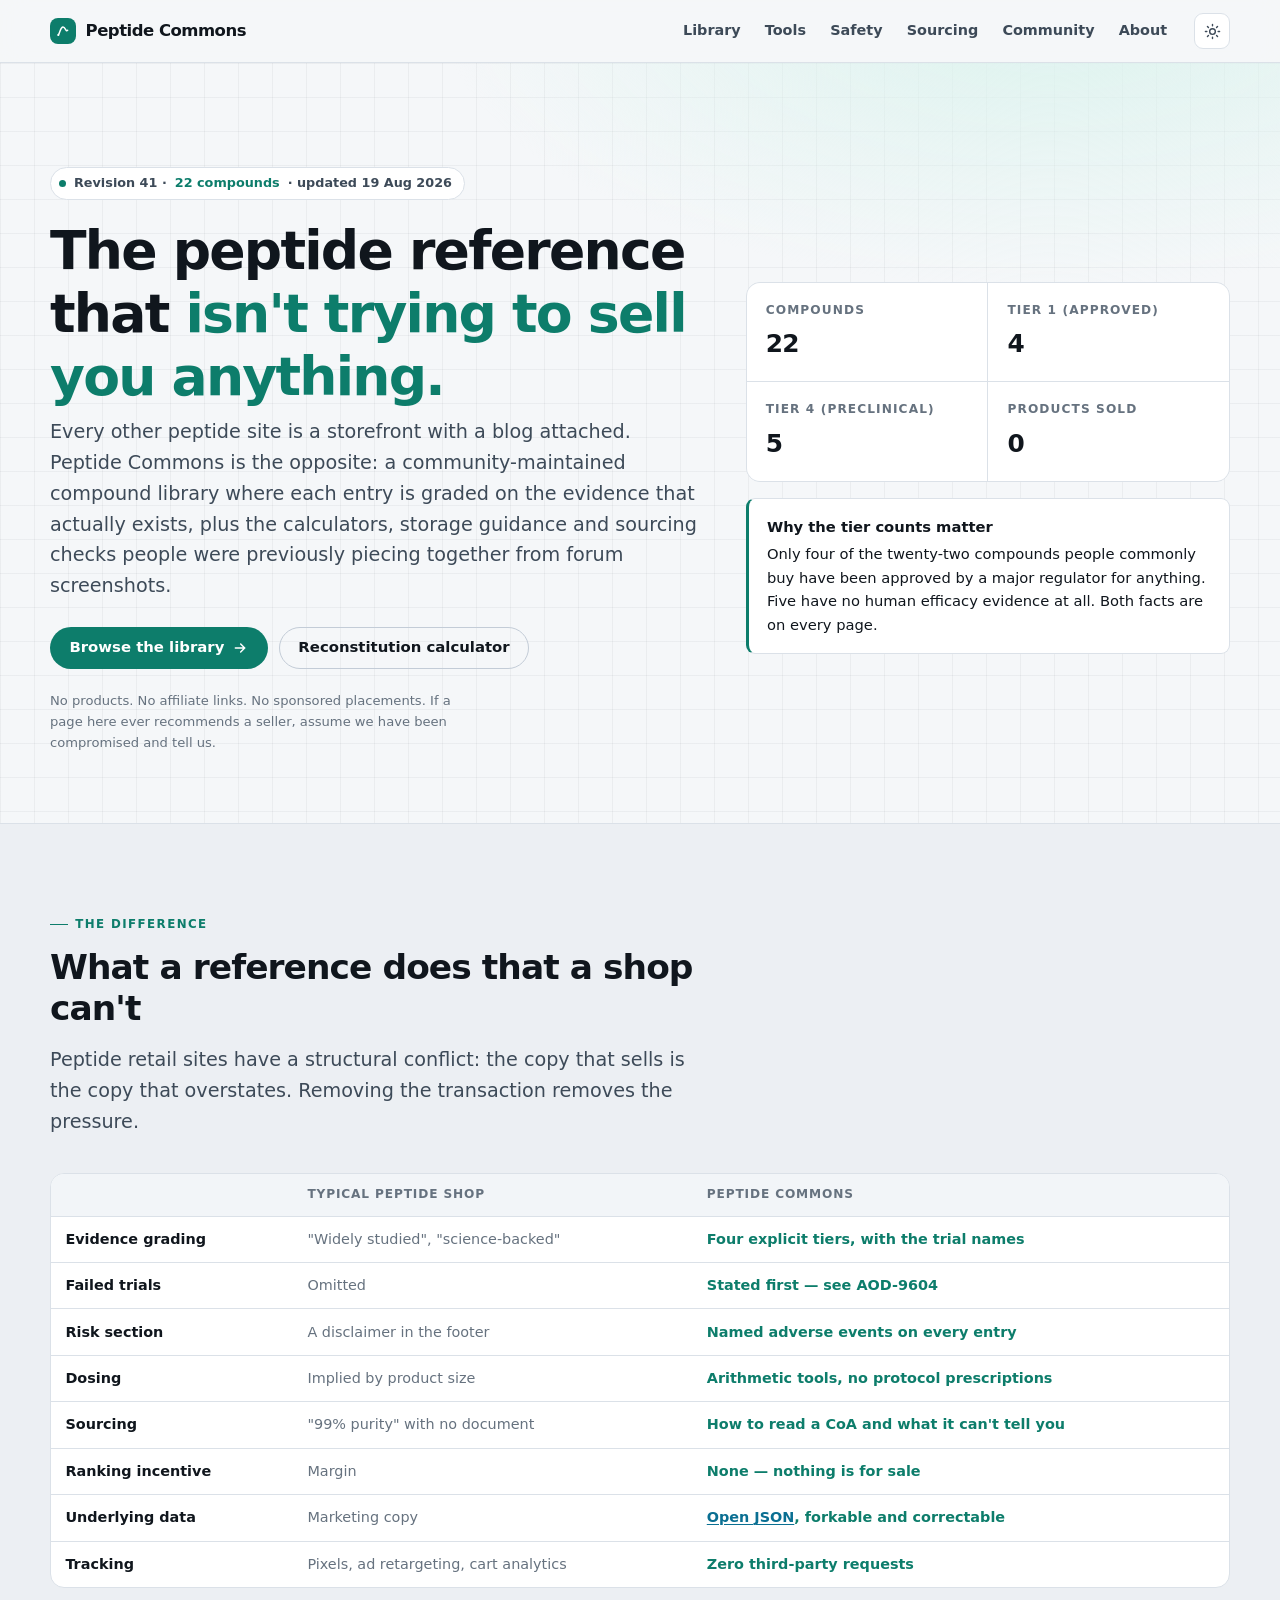
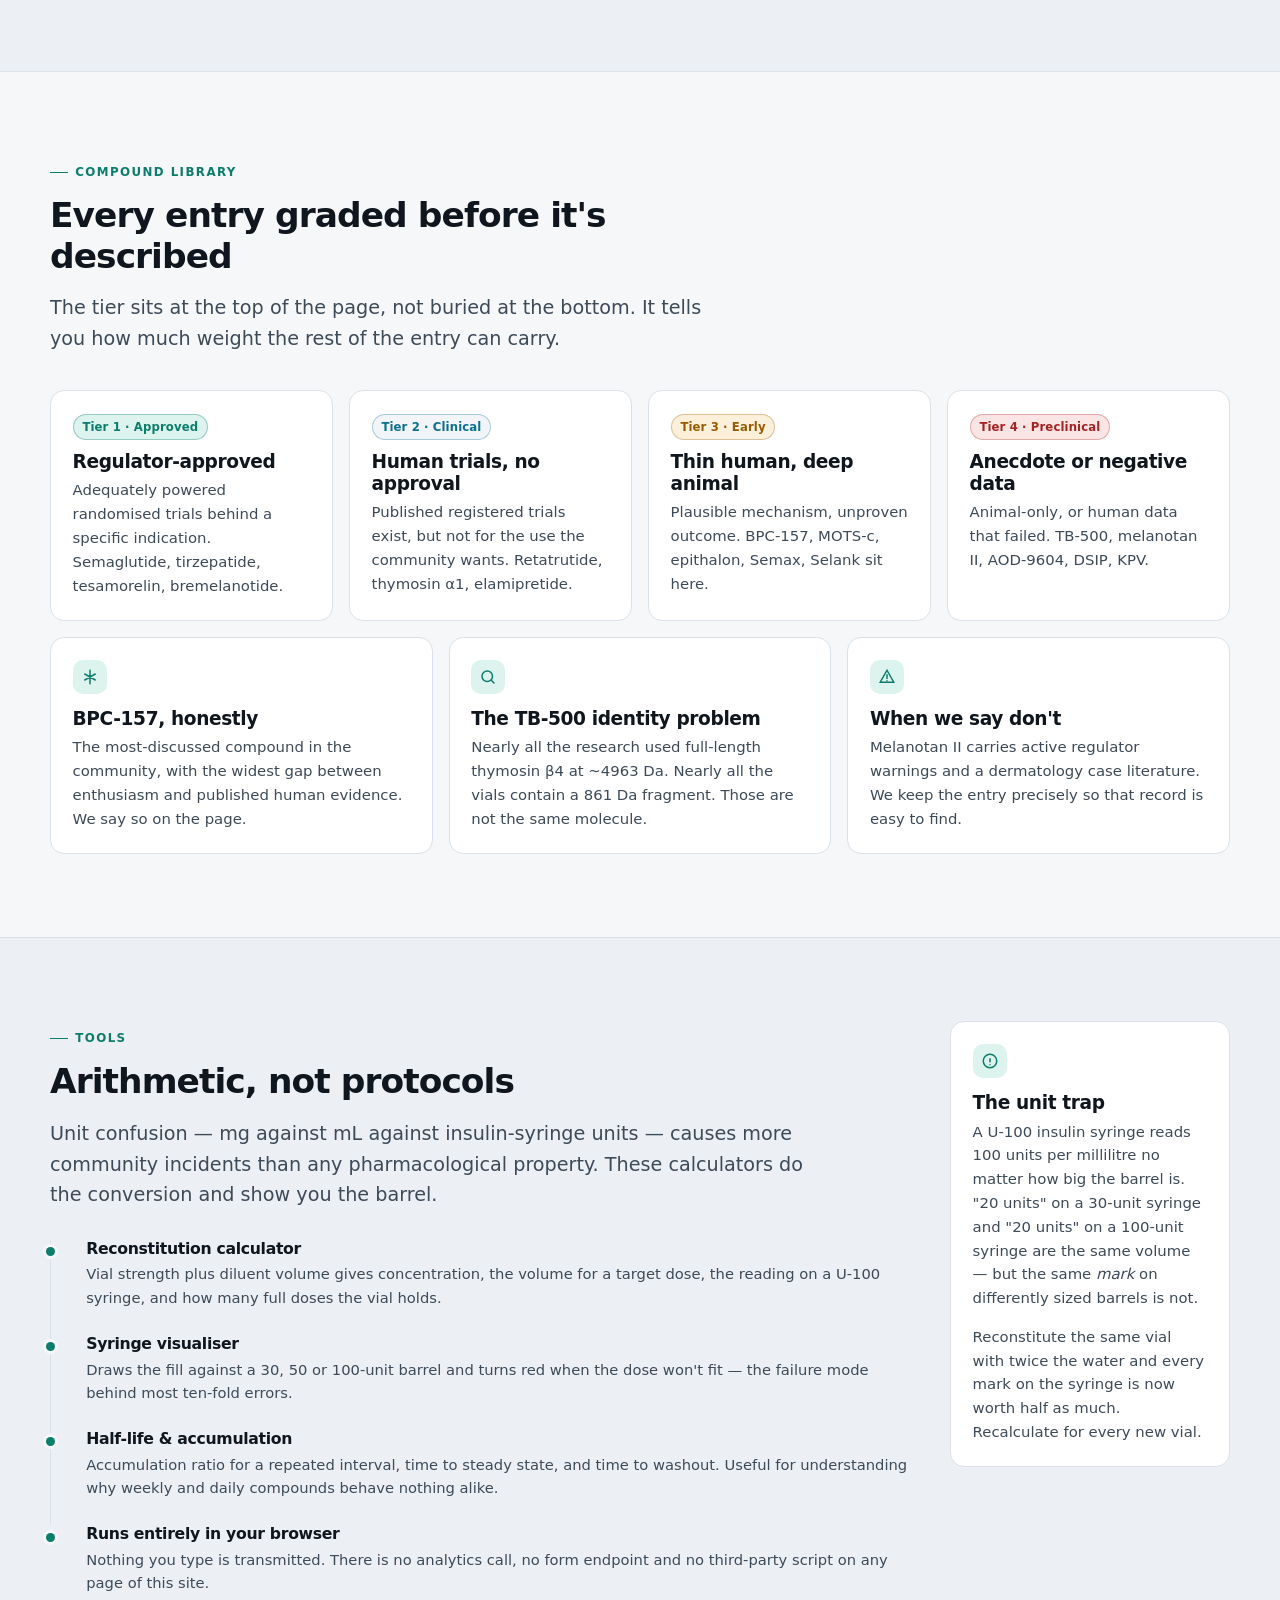
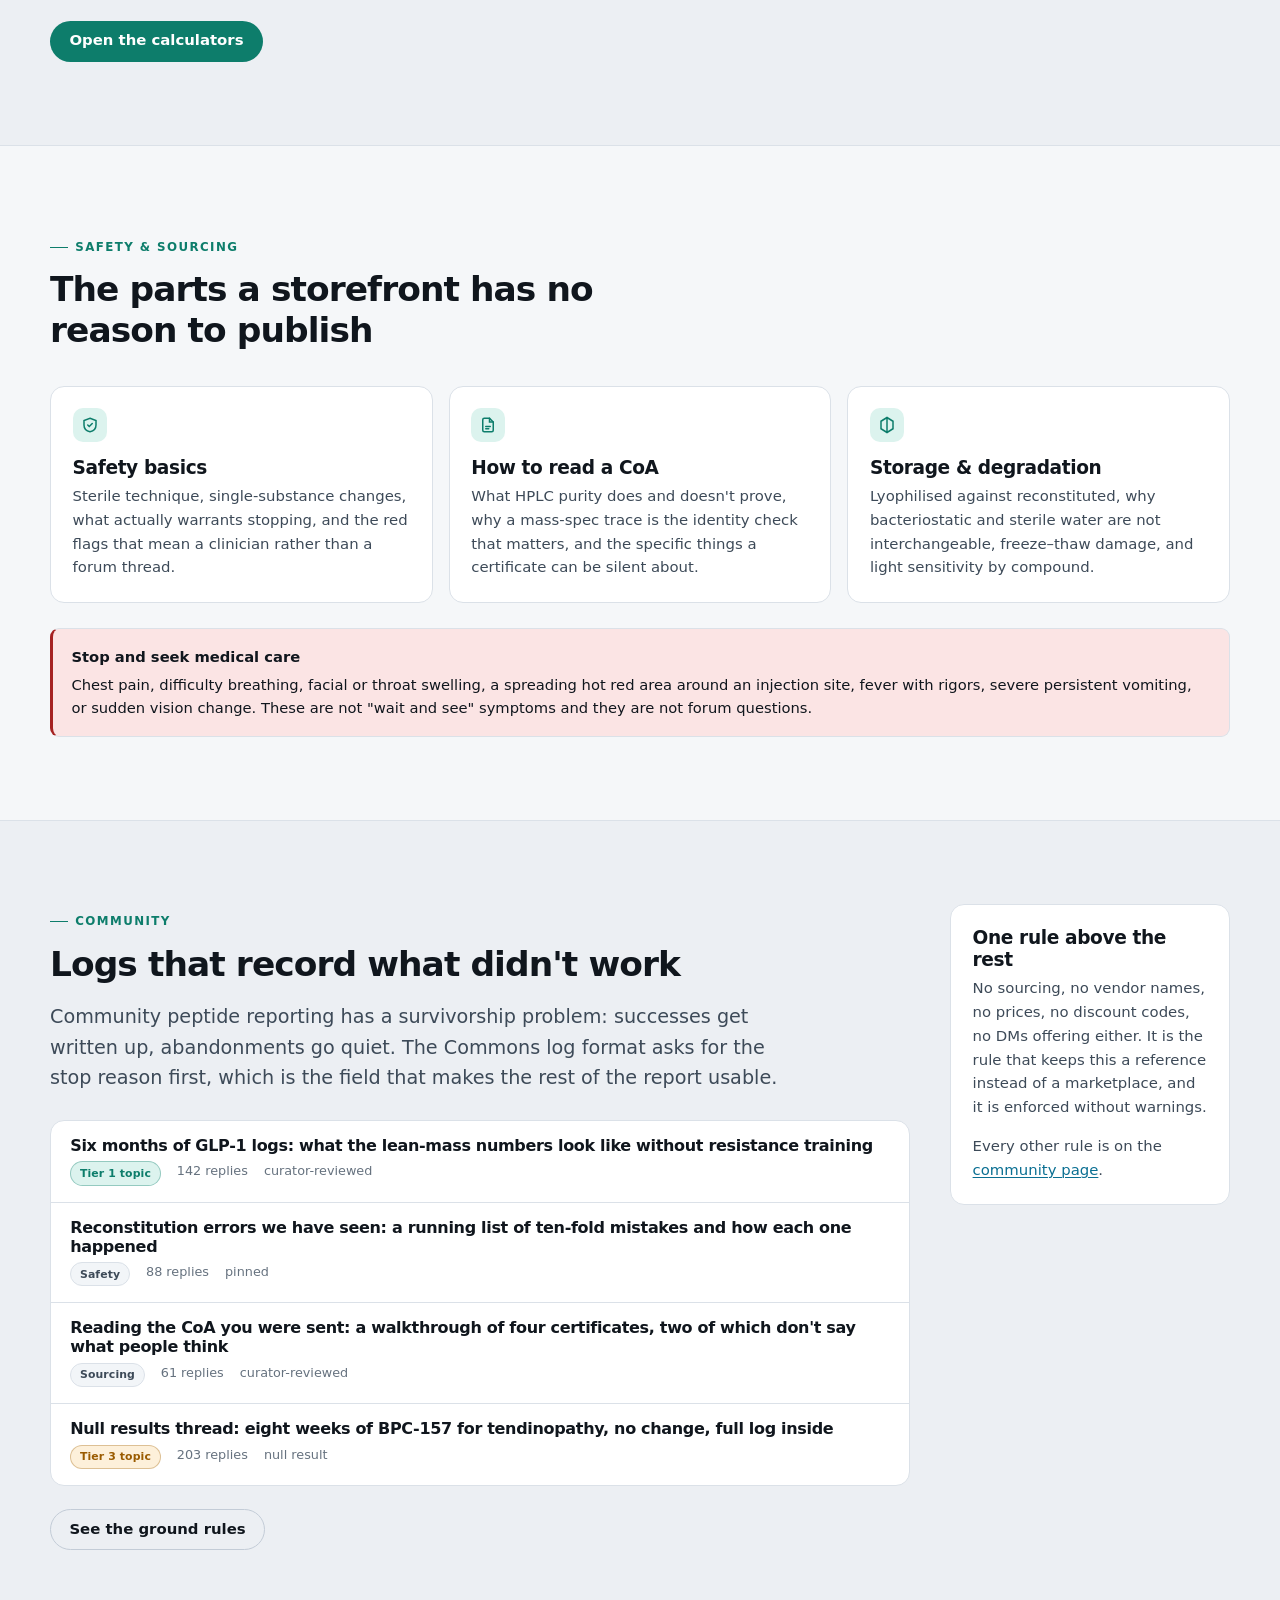
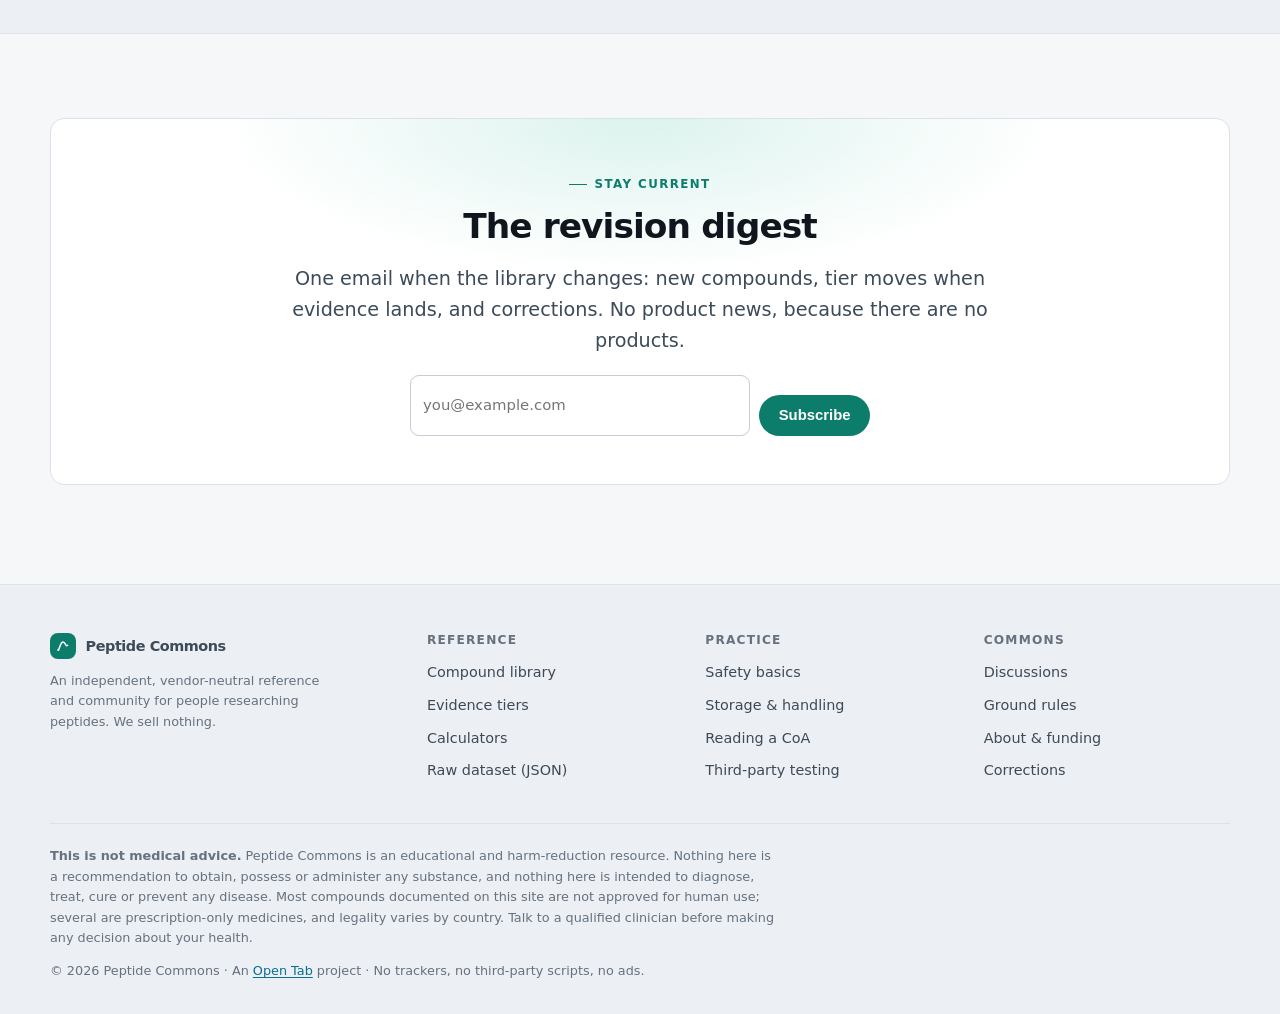
==== site/index.html @ 734f29fd "Add Peptide Commons, a vendor-neutral peptide reference site Builds a peptide community site under s" ====
<!doctype html>
<html lang="en">
<head>
<meta charset="utf-8">
<meta name="viewport" content="width=device-width, initial-scale=1">
<title>Peptide Commons — the vendor-neutral peptide reference &amp; community</title>
<meta name="description" content="An independent, evidence-tiered peptide library, reconstitution calculators, sourcing guidance and a moderated community. We sell nothing and rank nothing by commission.">
<meta name="color-scheme" content="light dark">
<meta property="og:site_name" content="Peptide Commons">
<meta property="og:title" content="Peptide Commons — the vendor-neutral peptide reference &amp; community">
<meta property="og:description" content="An independent, evidence-tiered peptide library, reconstitution calculators, sourcing guidance and a moderated community. We sell nothing and rank nothing by commission.">
<meta property="og:type" content="website">
<link rel="icon" href="data:image/svg+xml,%3Csvg xmlns='http://www.w3.org/2000/svg' viewBox='0 0 32 32'%3E%3Crect width='32' height='32' rx='8' fill='%230d7d6b'/%3E%3Cpath d='M9 22c3-3 3-9 7-9s4 6 7 3' stroke='white' stroke-width='2.6' fill='none' stroke-linecap='round'/%3E%3Ccircle cx='9' cy='22' r='2.4' fill='white'/%3E%3C/svg%3E">
<link rel="stylesheet" href="assets/css/base.css">
<script>
/* Applies the stored theme before first paint so there is no flash. */
(function(){try{var t=localStorage.getItem('pc-theme');if(t)document.documentElement.setAttribute('data-theme',t);}catch(e){}})();
</script>
</head>
<body>
<a class="skip" href="#main">Skip to content</a>
<header class="site-head">
  <div class="shell site-head__inner">
    <a class="brand" href="index.html">
      <span class="brand__mark" aria-hidden="true">
        <svg viewBox="0 0 24 24" fill="none" stroke="#fff" stroke-width="2.2" stroke-linecap="round">
          <path d="M5 18c3-4 3-12 7-12s4 8 7 5"/><circle cx="5" cy="18" r="1.6" fill="#fff" stroke="none"/>
        </svg>
      </span>
      <span>Peptide&nbsp;Commons</span>
    </a>
    <nav class="nav" aria-label="Primary">
      <ul class="nav__list">
        <li><a href="library.html">Library</a></li>
        <li><a href="tools.html">Tools</a></li>
        <li><a href="safety.html">Safety</a></li>
        <li><a href="sourcing.html">Sourcing</a></li>
        <li><a href="community.html">Community</a></li>
        <li><a href="about.html">About</a></li>
      </ul>
    </nav>
    <div class="head-tools">
      <button class="icon-btn theme-btn" type="button" aria-label="Switch colour theme">
        <svg class="sun" viewBox="0 0 24 24" fill="none" stroke="currentColor" stroke-width="2" stroke-linecap="round"><circle cx="12" cy="12" r="4"/><path d="M12 2v2M12 20v2M4.9 4.9l1.4 1.4M17.7 17.7l1.4 1.4M2 12h2M20 12h2M4.9 19.1l1.4-1.4M17.7 6.3l1.4-1.4"/></svg>
        <svg class="moon" viewBox="0 0 24 24" fill="none" stroke="currentColor" stroke-width="2" stroke-linecap="round"><path d="M21 12.8A9 9 0 1 1 11.2 3a7 7 0 0 0 9.8 9.8z"/></svg>
      </button>
      <button class="icon-btn nav-toggle" type="button" aria-label="Toggle navigation" aria-expanded="false">
        <svg viewBox="0 0 24 24" fill="none" stroke="currentColor" stroke-width="2" stroke-linecap="round"><path d="M4 7h16M4 12h16M4 17h16"/></svg>
      </button>
    </div>
  </div>
</header>
<main id="main">

<section class="hero">
  <div class="shell hero__inner">
    <div>
      <span class="pill"><span class="dot dot--live"></span> Revision 41 · <b>22 compounds</b> · updated 19 Aug 2026</span>
      <h1>The peptide reference that <em>isn't trying to sell you anything.</em></h1>
      <p class="lede">Every other peptide site is a storefront with a blog attached. Peptide Commons is the opposite: a community-maintained compound library where each entry is graded on the evidence that actually exists, plus the calculators, storage guidance and sourcing checks people were previously piecing together from forum screenshots.</p>
      <div class="hero__actions">
        <a class="btn btn--primary" href="library.html">Browse the library
          <svg viewBox="0 0 24 24" fill="none" stroke="currentColor" stroke-width="2.2" stroke-linecap="round"><path d="M5 12h14M13 6l6 6-6 6"/></svg>
        </a>
        <a class="btn btn--ghost" href="tools.html">Reconstitution calculator</a>
      </div>
      <p class="hero__note">No products. No affiliate links. No sponsored placements. If a page here ever recommends a seller, assume we have been compromised and tell us.</p>
    </div>
    <div>
      <dl class="stats">
        <div><dt>Compounds</dt><dd>22</dd></div>
        <div><dt>Tier 1 (approved)</dt><dd>4</dd></div>
        <div><dt>Tier 4 (preclinical)</dt><dd>5</dd></div>
        <div><dt>Products sold</dt><dd>0</dd></div>
      </dl>
      <div class="callout" style="margin-top:1rem">
        <strong>Why the tier counts matter</strong>
        Only four of the twenty-two compounds people commonly buy have been approved by a major regulator for anything. Five have no human efficacy evidence at all. Both facts are on every page.
      </div>
    </div>
  </div>
</section>

<section class="section section--alt">
  <div class="shell">
    <div class="section-head">
      <span class="eyebrow">The difference</span>
      <h2>What a reference does that a shop can't</h2>
      <p class="lede">Peptide retail sites have a structural conflict: the copy that sells is the copy that overstates. Removing the transaction removes the pressure.</p>
    </div>
    <div class="table-wrap">
      <table class="compare">
        <caption class="visually-hidden">Comparison between a typical peptide retail site and Peptide Commons</caption>
        <thead>
          <tr><th scope="col">&nbsp;</th><th scope="col">Typical peptide shop</th><th scope="col">Peptide Commons</th></tr>
        </thead>
        <tbody>
          <tr><td>Evidence grading</td><td class="no">"Widely studied", "science-backed"</td><td class="yes">Four explicit tiers, with the trial names</td></tr>
          <tr><td>Failed trials</td><td class="no">Omitted</td><td class="yes">Stated first — see AOD-9604</td></tr>
          <tr><td>Risk section</td><td class="no">A disclaimer in the footer</td><td class="yes">Named adverse events on every entry</td></tr>
          <tr><td>Dosing</td><td class="no">Implied by product size</td><td class="yes">Arithmetic tools, no protocol prescriptions</td></tr>
          <tr><td>Sourcing</td><td class="no">"99% purity" with no document</td><td class="yes">How to read a CoA and what it can't tell you</td></tr>
          <tr><td>Ranking incentive</td><td class="no">Margin</td><td class="yes">None — nothing is for sale</td></tr>
          <tr><td>Underlying data</td><td class="no">Marketing copy</td><td class="yes"><a href="data/compounds.json">Open JSON</a>, forkable and correctable</td></tr>
          <tr><td>Tracking</td><td class="no">Pixels, ad retargeting, cart analytics</td><td class="yes">Zero third-party requests</td></tr>
        </tbody>
      </table>
    </div>
  </div>
</section>

<section class="section">
  <div class="shell">
    <div class="section-head">
      <span class="eyebrow">Compound library</span>
      <h2>Every entry graded before it's described</h2>
      <p class="lede">The tier sits at the top of the page, not buried at the bottom. It tells you how much weight the rest of the entry can carry.</p>
    </div>
    <div class="grid grid--4">
      <article class="card">
        <span class="badge badge--tier1">Tier 1 · Approved</span>
        <h3 style="margin-top:.7rem">Regulator-approved</h3>
        <p>Adequately powered randomised trials behind a specific indication. Semaglutide, tirzepatide, tesamorelin, bremelanotide.</p>
      </article>
      <article class="card">
        <span class="badge badge--tier2">Tier 2 · Clinical</span>
        <h3 style="margin-top:.7rem">Human trials, no approval</h3>
        <p>Published registered trials exist, but not for the use the community wants. Retatrutide, thymosin α1, elamipretide.</p>
      </article>
      <article class="card">
        <span class="badge badge--tier3">Tier 3 · Early</span>
        <h3 style="margin-top:.7rem">Thin human, deep animal</h3>
        <p>Plausible mechanism, unproven outcome. BPC-157, MOTS-c, epithalon, Semax, Selank sit here.</p>
      </article>
      <article class="card">
        <span class="badge badge--tier4">Tier 4 · Preclinical</span>
        <h3 style="margin-top:.7rem">Anecdote or negative data</h3>
        <p>Animal-only, or human data that failed. TB-500, melanotan II, AOD-9604, DSIP, KPV.</p>
      </article>
    </div>
    <div class="grid grid--3" style="margin-top:1rem">
      <a class="card card--link" href="library.html#/bpc-157">
        <div class="card__icon"><svg viewBox="0 0 24 24" fill="none" stroke="currentColor" stroke-width="2" stroke-linecap="round"><path d="M12 3v18M5 8l14 8M19 8L5 16"/></svg></div>
        <h3>BPC-157, honestly</h3>
        <p>The most-discussed compound in the community, with the widest gap between enthusiasm and published human evidence. We say so on the page.</p>
      </a>
      <a class="card card--link" href="library.html#/tb-500">
        <div class="card__icon"><svg viewBox="0 0 24 24" fill="none" stroke="currentColor" stroke-width="2" stroke-linecap="round"><circle cx="11" cy="11" r="7"/><path d="M20 20l-3.6-3.6"/></svg></div>
        <h3>The TB-500 identity problem</h3>
        <p>Nearly all the research used full-length thymosin β4 at ~4963 Da. Nearly all the vials contain a 861 Da fragment. Those are not the same molecule.</p>
      </a>
      <a class="card card--link" href="library.html#/melanotan-ii">
        <div class="card__icon"><svg viewBox="0 0 24 24" fill="none" stroke="currentColor" stroke-width="2" stroke-linecap="round"><path d="M12 3l9 16H3z"/><path d="M12 9v5M12 17h.01"/></svg></div>
        <h3>When we say don't</h3>
        <p>Melanotan II carries active regulator warnings and a dermatology case literature. We keep the entry precisely so that record is easy to find.</p>
      </a>
    </div>
  </div>
</section>

<section class="section section--alt">
  <div class="shell with-aside">
    <div>
      <span class="eyebrow">Tools</span>
      <h2>Arithmetic, not protocols</h2>
      <p class="lede">Unit confusion — mg against mL against insulin-syringe units — causes more community incidents than any pharmacological property. These calculators do the conversion and show you the barrel.</p>
      <ul class="steps" style="margin-top:1.8rem">
        <li>
          <h3>Reconstitution calculator</h3>
          <p>Vial strength plus diluent volume gives concentration, the volume for a target dose, the reading on a U-100 syringe, and how many full doses the vial holds.</p>
        </li>
        <li>
          <h3>Syringe visualiser</h3>
          <p>Draws the fill against a 30, 50 or 100-unit barrel and turns red when the dose won't fit — the failure mode behind most ten-fold errors.</p>
        </li>
        <li>
          <h3>Half-life &amp; accumulation</h3>
          <p>Accumulation ratio for a repeated interval, time to steady state, and time to washout. Useful for understanding why weekly and daily compounds behave nothing alike.</p>
        </li>
        <li>
          <h3>Runs entirely in your browser</h3>
          <p>Nothing you type is transmitted. There is no analytics call, no form endpoint and no third-party script on any page of this site.</p>
        </li>
      </ul>
      <p style="margin-top:1.6rem"><a class="btn btn--primary" href="tools.html">Open the calculators</a></p>
    </div>
    <aside class="card aside-card">
      <div class="card__icon"><svg viewBox="0 0 24 24" fill="none" stroke="currentColor" stroke-width="2" stroke-linecap="round"><path d="M12 9v4M12 17h.01"/><circle cx="12" cy="12" r="9"/></svg></div>
      <h3>The unit trap</h3>
      <p>A U-100 insulin syringe reads 100 units per millilitre no matter how big the barrel is. "20 units" on a 30-unit syringe and "20 units" on a 100-unit syringe are the same volume — but the same <em>mark</em> on differently sized barrels is not.</p>
      <p class="tiny muted">Reconstitute the same vial with twice the water and every mark on the syringe is now worth half as much. Recalculate for every new vial.</p>
    </aside>
  </div>
</section>

<section class="section">
  <div class="shell">
    <div class="section-head">
      <span class="eyebrow">Safety &amp; sourcing</span>
      <h2>The parts a storefront has no reason to publish</h2>
    </div>
    <div class="grid grid--3">
      <a class="card card--link" href="safety.html">
        <div class="card__icon"><svg viewBox="0 0 24 24" fill="none" stroke="currentColor" stroke-width="2" stroke-linecap="round"><path d="M12 3l8 3v6c0 5-3.4 8.1-8 9-4.6-.9-8-4-8-9V6z"/><path d="M9 12l2 2 4-4"/></svg></div>
        <h3>Safety basics</h3>
        <p>Sterile technique, single-substance changes, what actually warrants stopping, and the red flags that mean a clinician rather than a forum thread.</p>
      </a>
      <a class="card card--link" href="sourcing.html">
        <div class="card__icon"><svg viewBox="0 0 24 24" fill="none" stroke="currentColor" stroke-width="2" stroke-linecap="round"><path d="M14 3H7a2 2 0 0 0-2 2v14a2 2 0 0 0 2 2h10a2 2 0 0 0 2-2V8z"/><path d="M14 3v5h5M9 14h6M9 17h4"/></svg></div>
        <h3>How to read a CoA</h3>
        <p>What HPLC purity does and doesn't prove, why a mass-spec trace is the identity check that matters, and the specific things a certificate can be silent about.</p>
      </a>
      <a class="card card--link" href="safety.html#storage">
        <div class="card__icon"><svg viewBox="0 0 24 24" fill="none" stroke="currentColor" stroke-width="2" stroke-linecap="round"><path d="M12 2v20M4 7l8-5 8 5v10l-8 5-8-5z"/></svg></div>
        <h3>Storage &amp; degradation</h3>
        <p>Lyophilised against reconstituted, why bacteriostatic and sterile water are not interchangeable, freeze–thaw damage, and light sensitivity by compound.</p>
      </a>
    </div>
    <div class="callout callout--danger" style="margin-top:1.6rem">
      <strong>Stop and seek medical care</strong>
      Chest pain, difficulty breathing, facial or throat swelling, a spreading hot red area around an injection site, fever with rigors, severe persistent vomiting, or sudden vision change. These are not "wait and see" symptoms and they are not forum questions.
    </div>
  </div>
</section>

<section class="section section--alt">
  <div class="shell with-aside">
    <div>
      <span class="eyebrow">Community</span>
      <h2>Logs that record what didn't work</h2>
      <p class="lede">Community peptide reporting has a survivorship problem: successes get written up, abandonments go quiet. The Commons log format asks for the stop reason first, which is the field that makes the rest of the report usable.</p>
      <ul class="thread-list" style="margin-top:1.6rem">
        <li>
          <h3><a href="community.html">Six months of GLP-1 logs: what the lean-mass numbers look like without resistance training</a></h3>
          <div class="thread-meta"><span class="badge badge--tier1">Tier 1 topic</span><span>142 replies</span><span>curator-reviewed</span></div>
        </li>
        <li>
          <h3><a href="community.html">Reconstitution errors we have seen: a running list of ten-fold mistakes and how each one happened</a></h3>
          <div class="thread-meta"><span class="badge">Safety</span><span>88 replies</span><span>pinned</span></div>
        </li>
        <li>
          <h3><a href="community.html">Reading the CoA you were sent: a walkthrough of four certificates, two of which don't say what people think</a></h3>
          <div class="thread-meta"><span class="badge">Sourcing</span><span>61 replies</span><span>curator-reviewed</span></div>
        </li>
        <li>
          <h3><a href="community.html">Null results thread: eight weeks of BPC-157 for tendinopathy, no change, full log inside</a></h3>
          <div class="thread-meta"><span class="badge badge--tier3">Tier 3 topic</span><span>203 replies</span><span>null result</span></div>
        </li>
      </ul>
      <p style="margin-top:1.4rem"><a class="btn btn--ghost" href="community.html">See the ground rules</a></p>
    </div>
    <aside class="card aside-card">
      <h3>One rule above the rest</h3>
      <p>No sourcing, no vendor names, no prices, no discount codes, no DMs offering either. It is the rule that keeps this a reference instead of a marketplace, and it is enforced without warnings.</p>
      <p class="tiny muted">Every other rule is on the <a href="community.html#rules">community page</a>.</p>
    </aside>
  </div>
</section>

<section class="section">
  <div class="shell">
    <div class="cta-band">
      <span class="eyebrow" style="justify-content:center">Stay current</span>
      <h2>The revision digest</h2>
      <p class="lede" style="margin-inline:auto">One email when the library changes: new compounds, tier moves when evidence lands, and corrections. No product news, because there are no products.</p>
      <form class="signup" style="margin-inline:auto;justify-content:center" onsubmit="event.preventDefault();this.querySelector('.signup-msg').hidden=false;">
        <label class="visually-hidden" for="digest-email">Email address</label>
        <input id="digest-email" type="email" name="email" placeholder="you@example.com" required>
        <button class="btn btn--primary" type="submit">Subscribe</button>
        <p class="tiny muted signup-msg" hidden style="flex:1 0 100%;margin-top:.6rem">Digest delivery isn't wired up on this build yet — no address was stored or transmitted.</p>
      </form>
    </div>
  </div>
</section>

</main>
<footer class="site-foot">
  <div class="shell">
    <div class="foot-grid">
      <div>
        <a class="brand" href="index.html" style="margin-bottom:.7rem">
          <span class="brand__mark" aria-hidden="true">
            <svg viewBox="0 0 24 24" fill="none" stroke="#fff" stroke-width="2.2" stroke-linecap="round">
              <path d="M5 18c3-4 3-12 7-12s4 8 7 5"/><circle cx="5" cy="18" r="1.6" fill="#fff" stroke="none"/>
            </svg>
          </span>
          <span>Peptide&nbsp;Commons</span>
        </a>
        <p class="tiny muted" style="max-width:36ch">An independent, vendor-neutral reference and community for people researching peptides. We sell nothing.</p>
      </div>
      <div>
        <h4>Reference</h4>
        <ul>
          <li><a href="library.html">Compound library</a></li>
          <li><a href="about.html#how">Evidence tiers</a></li>
          <li><a href="tools.html">Calculators</a></li>
          <li><a href="data/compounds.json">Raw dataset (JSON)</a></li>
        </ul>
      </div>
      <div>
        <h4>Practice</h4>
        <ul>
          <li><a href="safety.html">Safety basics</a></li>
          <li><a href="safety.html#storage">Storage &amp; handling</a></li>
          <li><a href="sourcing.html">Reading a CoA</a></li>
          <li><a href="sourcing.html#testing">Third-party testing</a></li>
        </ul>
      </div>
      <div>
        <h4>Commons</h4>
        <ul>
          <li><a href="community.html">Discussions</a></li>
          <li><a href="community.html#rules">Ground rules</a></li>
          <li><a href="about.html">About &amp; funding</a></li>
          <li><a href="about.html#corrections">Corrections</a></li>
        </ul>
      </div>
    </div>
    <div class="foot-legal">
      <p><strong>This is not medical advice.</strong> Peptide Commons is an educational and harm-reduction resource. Nothing here is a recommendation to obtain, possess or administer any substance, and nothing here is intended to diagnose, treat, cure or prevent any disease. Most compounds documented on this site are not approved for human use; several are prescription-only medicines, and legality varies by country. Talk to a qualified clinician before making any decision about your health.</p>
      <p style="margin-top:.8rem">© 2026 Peptide Commons · An <a href="https://opentab.digital">Open Tab</a> project · No trackers, no third-party scripts, no ads.</p>
    </div>
  </div>
</footer>
<script src="assets/js/site.js"></script>
</body>
</html>
---- site/assets/css/base.css ----
/* ==========================================================================
   Peptide Commons — base stylesheet
   Zero external requests: no webfonts, no trackers, no third-party CSS.
   ========================================================================== */

:root {
  color-scheme: light dark;

  --font-sans: ui-sans-serif, system-ui, -apple-system, "Segoe UI", Roboto,
    "Helvetica Neue", Arial, sans-serif;
  --font-mono: ui-monospace, SFMono-Regular, "SF Mono", Menlo, Consolas,
    "Liberation Mono", monospace;

  --shell: 1180px;
  --radius: 14px;
  --radius-sm: 9px;
  --ease: cubic-bezier(.22, .61, .36, 1);

  /* light palette (default) */
  --bg: #f5f7f9;
  --bg-alt: #eceff3;
  --surface: #ffffff;
  --surface-2: #f2f5f8;
  --line: #dbe1e8;
  --line-strong: #c3ccd7;
  --ink: #10161d;
  --ink-2: #3d4a58;
  --ink-3: #66727f;
  --accent: #0d7d6b;
  --accent-ink: #ffffff;
  --accent-soft: #dcf3ee;
  --link: #0a6f92;
  --warn: #9a5b00;
  --warn-soft: #fdf0da;
  --danger: #a52222;
  --danger-soft: #fbe4e4;
  --shadow: 0 1px 2px rgba(16, 22, 29, .06), 0 8px 24px -12px rgba(16, 22, 29, .18);
  --grid-line: rgba(16, 22, 29, .045);
}

@media (prefers-color-scheme: dark) {
  :root:not([data-theme="light"]) {
    --bg: #080b0f;
    --bg-alt: #0c1116;
    --surface: #10161d;
    --surface-2: #151d26;
    --line: #202b36;
    --line-strong: #2e3d4b;
    --ink: #e8eef4;
    --ink-2: #aebbc8;
    --ink-3: #7d8b99;
    --accent: #3ddcb8;
    --accent-ink: #04120e;
    --accent-soft: #10302a;
    --link: #6cc6ec;
    --warn: #f0b357;
    --warn-soft: #2c2113;
    --danger: #f08a8a;
    --danger-soft: #2d1616;
    --shadow: 0 1px 2px rgba(0, 0, 0, .5), 0 16px 40px -20px rgba(0, 0, 0, .8);
    --grid-line: rgba(232, 238, 244, .04);
  }
}

:root[data-theme="dark"] {
  --bg: #080b0f;
  --bg-alt: #0c1116;
  --surface: #10161d;
  --surface-2: #151d26;
  --line: #202b36;
  --line-strong: #2e3d4b;
  --ink: #e8eef4;
  --ink-2: #aebbc8;
  --ink-3: #7d8b99;
  --accent: #3ddcb8;
  --accent-ink: #04120e;
  --accent-soft: #10302a;
  --link: #6cc6ec;
  --warn: #f0b357;
  --warn-soft: #2c2113;
  --danger: #f08a8a;
  --danger-soft: #2d1616;
  --shadow: 0 1px 2px rgba(0, 0, 0, .5), 0 16px 40px -20px rgba(0, 0, 0, .8);
  --grid-line: rgba(232, 238, 244, .04);
}

*, *::before, *::after { box-sizing: border-box; }

html { -webkit-text-size-adjust: 100%; scroll-behavior: smooth; }
@media (prefers-reduced-motion: reduce) {
  html { scroll-behavior: auto; }
  *, *::before, *::after { animation-duration: .001ms !important; transition-duration: .001ms !important; }
}

body {
  margin: 0;
  background: var(--bg);
  color: var(--ink);
  font-family: var(--font-sans);
  font-size: 16px;
  line-height: 1.6;
  -webkit-font-smoothing: antialiased;
  text-rendering: optimizeLegibility;
}

img, svg { max-width: 100%; height: auto; display: block; }

a { color: var(--link); text-decoration-thickness: 1px; text-underline-offset: 2px; }
a:hover { text-decoration-thickness: 2px; }

:focus-visible {
  outline: 2px solid var(--accent);
  outline-offset: 2px;
  border-radius: 4px;
}

h1, h2, h3, h4 { line-height: 1.18; letter-spacing: -.02em; margin: 0 0 .5em; font-weight: 650; }
h1 { font-size: clamp(2rem, 1.2rem + 3vw, 3.35rem); letter-spacing: -.033em; }
h2 { font-size: clamp(1.45rem, 1.1rem + 1.5vw, 2.15rem); letter-spacing: -.027em; }
h3 { font-size: 1.16rem; }
p { margin: 0 0 1em; }
p:last-child { margin-bottom: 0; }

code, kbd, samp, .mono { font-family: var(--font-mono); font-size: .875em; }

.shell { width: min(100% - 2.5rem, var(--shell)); margin-inline: auto; }
.stack > * + * { margin-top: 1rem; }
.lede { font-size: clamp(1.02rem, .96rem + .35vw, 1.2rem); color: var(--ink-2); max-width: 62ch; }
.muted { color: var(--ink-3); }
.tiny { font-size: .8rem; }
.center { text-align: center; }
.visually-hidden {
  position: absolute; width: 1px; height: 1px; overflow: hidden;
  clip: rect(0 0 0 0); clip-path: inset(50%); white-space: nowrap;
}

/* ---------- skip link ---------- */
.skip {
  position: absolute; left: 1rem; top: -4rem; z-index: 999;
  background: var(--accent); color: var(--accent-ink);
  padding: .6rem 1rem; border-radius: 0 0 var(--radius-sm) var(--radius-sm);
  font-weight: 600; transition: top .18s var(--ease);
}
.skip:focus { top: 0; }

/* ---------- header ---------- */
.site-head {
  position: sticky; top: 0; z-index: 60;
  background: color-mix(in srgb, var(--bg) 86%, transparent);
  backdrop-filter: saturate(1.6) blur(12px);
  border-bottom: 1px solid var(--line);
}
.site-head__inner {
  display: flex; align-items: center; gap: 1rem;
  min-height: 62px;
}
.brand {
  display: inline-flex; align-items: center; gap: .6rem;
  font-weight: 680; letter-spacing: -.03em; font-size: 1.03rem;
  color: var(--ink); text-decoration: none; white-space: nowrap;
}
.brand__mark {
  width: 26px; height: 26px; flex: none;
  border-radius: 8px; background: var(--accent);
  display: grid; place-items: center;
}
.brand__mark svg { width: 16px; height: 16px; }
.brand__sub { color: var(--ink-3); font-weight: 500; font-size: .74rem; letter-spacing: .06em; text-transform: uppercase; }

.nav { margin-left: auto; }
.nav__list { display: flex; align-items: center; gap: .15rem; list-style: none; margin: 0; padding: 0; }
.nav__list a {
  display: block; padding: .48rem .68rem; border-radius: var(--radius-sm);
  color: var(--ink-2); text-decoration: none; font-size: .9rem; font-weight: 550;
  transition: background .15s var(--ease), color .15s var(--ease);
}
.nav__list a:hover { background: var(--surface-2); color: var(--ink); }
.nav__list a[aria-current="page"] { color: var(--ink); background: var(--surface-2); }

.head-tools { display: flex; align-items: center; gap: .4rem; }

.icon-btn {
  display: grid; place-items: center;
  width: 36px; height: 36px; flex: none;
  border: 1px solid var(--line); border-radius: var(--radius-sm);
  background: var(--surface); color: var(--ink-2); cursor: pointer;
  transition: border-color .15s var(--ease), color .15s var(--ease);
}
.icon-btn:hover { border-color: var(--line-strong); color: var(--ink); }
.icon-btn svg { width: 17px; height: 17px; }
.theme-btn .moon { display: none; }
:root[data-theme="dark"] .theme-btn .sun,
:root[data-theme="dark"] .theme-btn .moon { display: none; }
:root[data-theme="dark"] .theme-btn .moon { display: block; }
@media (prefers-color-scheme: dark) {
  :root:not([data-theme="light"]) .theme-btn .sun { display: none; }
  :root:not([data-theme="light"]) .theme-btn .moon { display: block; }
}

.nav-toggle { display: none; }

@media (max-width: 900px) {
  .nav-toggle { display: grid; }
  .nav {
    position: fixed; inset: 62px 0 auto 0;
    background: var(--bg); border-bottom: 1px solid var(--line);
    padding: .6rem 0 1rem; box-shadow: var(--shadow);
    display: none;
  }
  .nav[data-open="true"] { display: block; }
  .nav__list { flex-direction: column; align-items: stretch; gap: 0; width: min(100% - 2.5rem, var(--shell)); margin-inline: auto; }
  .nav__list a { padding: .72rem .5rem; border-bottom: 1px solid var(--line); border-radius: 0; font-size: 1rem; }
}

/* ---------- buttons ---------- */
.btn {
  display: inline-flex; align-items: center; justify-content: center; gap: .5rem;
  padding: .68rem 1.15rem; border-radius: 999px;
  font-weight: 600; font-size: .93rem; line-height: 1.2;
  text-decoration: none; cursor: pointer; border: 1px solid transparent;
  transition: transform .15s var(--ease), background .15s var(--ease), border-color .15s var(--ease);
}
.btn:hover { transform: translateY(-1px); text-decoration: none; }
.btn:active { transform: translateY(0); }
.btn--primary { background: var(--accent); color: var(--accent-ink); }
.btn--primary:hover { background: color-mix(in srgb, var(--accent) 86%, var(--ink)); }
.btn--ghost { background: transparent; border-color: var(--line-strong); color: var(--ink); }
.btn--ghost:hover { background: var(--surface-2); }
.btn--sm { padding: .45rem .85rem; font-size: .84rem; }
.btn svg { width: 16px; height: 16px; flex: none; }

/* ---------- layout blocks ---------- */
.section { padding: clamp(3rem, 2rem + 4vw, 5.5rem) 0; }
.section--tight { padding: clamp(2.2rem, 1.6rem + 2.5vw, 3.4rem) 0; }
.section--alt { background: var(--bg-alt); border-block: 1px solid var(--line); }

.section-head { max-width: 66ch; margin-bottom: 2.2rem; }
.eyebrow {
  display: inline-flex; align-items: center; gap: .45rem;
  font-size: .74rem; font-weight: 680; letter-spacing: .12em; text-transform: uppercase;
  color: var(--accent); margin-bottom: .8rem;
}
.eyebrow::before { content: ""; width: 18px; height: 1px; background: currentColor; }

.grid { display: grid; gap: 1rem; }
.grid--2 { grid-template-columns: repeat(auto-fit, minmax(280px, 1fr)); }
.grid--3 { grid-template-columns: repeat(auto-fit, minmax(255px, 1fr)); }
.grid--4 { grid-template-columns: repeat(auto-fit, minmax(210px, 1fr)); }

/* ---------- cards ---------- */
.card {
  background: var(--surface); border: 1px solid var(--line);
  border-radius: var(--radius); padding: 1.35rem;
  transition: border-color .18s var(--ease), transform .18s var(--ease);
}
.card--link:hover { border-color: var(--accent); transform: translateY(-2px); }
.card__icon {
  width: 34px; height: 34px; border-radius: 10px; display: grid; place-items: center;
  background: var(--accent-soft); color: var(--accent); margin-bottom: .9rem;
}
.card__icon svg { width: 18px; height: 18px; }
.card h3 { margin-bottom: .4rem; }
.card p { color: var(--ink-2); font-size: .93rem; }
a.card { text-decoration: none; color: inherit; display: block; }

/* ---------- hero ---------- */
.hero {
  position: relative; overflow: hidden;
  padding: clamp(3.2rem, 2rem + 6vw, 6.5rem) 0 clamp(2.6rem, 2rem + 3vw, 4.5rem);
  background:
    radial-gradient(900px 420px at 82% -8%, var(--accent-soft), transparent 68%),
    linear-gradient(var(--grid-line) 1px, transparent 1px) 0 0 / 100% 34px,
    linear-gradient(90deg, var(--grid-line) 1px, transparent 1px) 0 0 / 34px 100%;
}
.hero__inner { display: grid; gap: 2.5rem; grid-template-columns: minmax(0, 1.15fr) minmax(0, .85fr); align-items: center; }
@media (max-width: 880px) { .hero__inner { grid-template-columns: minmax(0, 1fr); } }
.hero__inner > * { min-width: 0; }
.hero h1 { margin-bottom: .55rem; }
.hero h1 em { font-style: normal; color: var(--accent); }
.hero__actions { display: flex; flex-wrap: wrap; gap: .7rem; margin-top: 1.6rem; }
.hero__note { margin-top: 1.3rem; font-size: .82rem; color: var(--ink-3); max-width: 52ch; }

.pill {
  display: inline-flex; align-items: center; gap: .5rem;
  padding: .32rem .75rem .32rem .5rem; border-radius: 999px;
  background: var(--surface); border: 1px solid var(--line);
  font-size: .8rem; font-weight: 550; color: var(--ink-2); margin-bottom: 1.2rem;
}
.pill b { color: var(--accent); font-weight: 680; }
.dot { width: 7px; height: 7px; border-radius: 50%; background: var(--accent); flex: none; }
.dot--live { box-shadow: 0 0 0 0 color-mix(in srgb, var(--accent) 60%, transparent); animation: ping 2.4s infinite; }
@keyframes ping {
  0% { box-shadow: 0 0 0 0 color-mix(in srgb, var(--accent) 55%, transparent); }
  70% { box-shadow: 0 0 0 7px transparent; }
  100% { box-shadow: 0 0 0 0 transparent; }
}

/* ---------- stat strip ---------- */
.stats { display: grid; grid-template-columns: repeat(2, minmax(0, 1fr)); gap: 1px; background: var(--line); border: 1px solid var(--line); border-radius: var(--radius); overflow: hidden; }
.stats > div { background: var(--surface); padding: 1.1rem 1.2rem; }
.stats dt { font-size: .76rem; text-transform: uppercase; letter-spacing: .09em; color: var(--ink-3); font-weight: 620; }
.stats dd { margin: .25rem 0 0; font-size: 1.55rem; font-weight: 680; letter-spacing: -.03em; }

/* ---------- badges / tags ---------- */
.badge {
  display: inline-flex; align-items: center; gap: .35rem;
  padding: .16rem .55rem; border-radius: 999px;
  font-size: .73rem; font-weight: 640; letter-spacing: .01em;
  border: 1px solid var(--line); background: var(--surface-2); color: var(--ink-2);
  white-space: nowrap;
}
.badge--tier1 { background: var(--accent-soft); color: var(--accent); border-color: color-mix(in srgb, var(--accent) 35%, transparent); }
.badge--tier2 { background: var(--surface-2); color: var(--link); border-color: color-mix(in srgb, var(--link) 32%, transparent); }
.badge--tier3 { background: var(--warn-soft); color: var(--warn); border-color: color-mix(in srgb, var(--warn) 32%, transparent); }
.badge--tier4 { background: var(--danger-soft); color: var(--danger); border-color: color-mix(in srgb, var(--danger) 32%, transparent); }
.tags { display: flex; flex-wrap: wrap; gap: .35rem; }

/* ---------- callouts ---------- */
.callout {
  border: 1px solid var(--line); border-left: 3px solid var(--accent);
  background: var(--surface); border-radius: var(--radius-sm);
  padding: 1rem 1.15rem; font-size: .92rem;
}
.callout strong { display: block; margin-bottom: .25rem; }
.callout--warn { border-left-color: var(--warn); background: var(--warn-soft); }
.callout--danger { border-left-color: var(--danger); background: var(--danger-soft); }

/* ---------- tables ---------- */
.table-wrap { overflow-x: auto; border: 1px solid var(--line); border-radius: var(--radius); background: var(--surface); }
table { border-collapse: collapse; width: 100%; font-size: .9rem; min-width: 520px; }
th, td { text-align: left; padding: .7rem .9rem; border-bottom: 1px solid var(--line); vertical-align: top; }
th { font-size: .76rem; text-transform: uppercase; letter-spacing: .07em; color: var(--ink-3); font-weight: 650; background: var(--surface-2); }
tr:last-child td { border-bottom: 0; }

/* ---------- forms ---------- */
label { display: block; font-size: .82rem; font-weight: 600; color: var(--ink-2); margin-bottom: .32rem; }
input[type="text"], input[type="number"], input[type="search"], input[type="email"], select, textarea {
  width: 100%; padding: .6rem .75rem; font: inherit; font-size: .93rem;
  color: var(--ink); background: var(--surface);
  border: 1px solid var(--line-strong); border-radius: var(--radius-sm);
  transition: border-color .15s var(--ease);
}
input:focus, select:focus, textarea:focus { border-color: var(--accent); outline: none; box-shadow: 0 0 0 3px color-mix(in srgb, var(--accent) 22%, transparent); }
.field + .field { margin-top: .9rem; }
.field__hint { font-size: .78rem; color: var(--ink-3); margin-top: .3rem; }
fieldset { border: 0; margin: 0; padding: 0; }

/* ---------- footer ---------- */
.site-foot { border-top: 1px solid var(--line); background: var(--bg-alt); padding: 3rem 0 2rem; margin-top: 1rem; }
.foot-grid { display: grid; gap: 2rem; grid-template-columns: minmax(0, 1.4fr) repeat(auto-fit, minmax(140px, 1fr)); }
.foot-grid h4 { font-size: .76rem; text-transform: uppercase; letter-spacing: .1em; color: var(--ink-3); margin-bottom: .7rem; }
.foot-grid ul { list-style: none; margin: 0; padding: 0; display: grid; gap: .45rem; }
.foot-grid a { color: var(--ink-2); text-decoration: none; font-size: .9rem; }
.foot-grid a:hover { color: var(--ink); text-decoration: underline; }
.foot-legal { margin-top: 2.5rem; padding-top: 1.4rem; border-top: 1px solid var(--line); font-size: .8rem; color: var(--ink-3); }
.foot-legal p { max-width: 90ch; }

/* ---------- page header ---------- */
.page-head {
  padding: clamp(2.4rem, 1.8rem + 3vw, 4rem) 0 clamp(1.6rem, 1.2rem + 1.5vw, 2.4rem);
  border-bottom: 1px solid var(--line);
  background:
    linear-gradient(var(--grid-line) 1px, transparent 1px) 0 0 / 100% 34px,
    linear-gradient(90deg, var(--grid-line) 1px, transparent 1px) 0 0 / 34px 100%;
}
.breadcrumb { font-size: .82rem; color: var(--ink-3); margin-bottom: .7rem; }
.breadcrumb a { color: var(--ink-3); text-decoration: none; }
.breadcrumb a:hover { color: var(--ink); }

/* ---------- prose ---------- */
.prose { max-width: 72ch; }
.prose h2 { margin-top: 2.4rem; }
.prose h3 { margin-top: 1.8rem; }
.prose ul, .prose ol { padding-left: 1.15rem; margin: 0 0 1em; }
.prose li { margin-bottom: .4rem; }
.prose li::marker { color: var(--accent); }

/* ---------- with-sidebar layout ---------- */
.with-aside { display: grid; gap: 2.5rem; grid-template-columns: minmax(0, 1fr) 280px; align-items: start; }
@media (max-width: 940px) { .with-aside { grid-template-columns: minmax(0, 1fr); } }
.with-aside > * { min-width: 0; }
.aside-card { position: sticky; top: 80px; }

/* ==========================================================================
   Compound library
   ========================================================================== */
.filter-bar {
  display: grid; gap: .8rem; align-items: end;
  grid-template-columns: minmax(220px, 2fr) repeat(2, minmax(140px, 1fr)) auto;
  padding: 1.1rem; background: var(--surface); border: 1px solid var(--line);
  border-radius: var(--radius); margin-bottom: 1.4rem;
}
@media (max-width: 780px) { .filter-bar { grid-template-columns: 1fr 1fr; } .filter-bar .field:first-child { grid-column: 1 / -1; } }
.filter-bar .field { margin: 0; }
.filter-count { font-size: .85rem; color: var(--ink-3); white-space: nowrap; padding-bottom: .6rem; }

.cmp-grid { display: grid; gap: 1rem; grid-template-columns: repeat(auto-fill, minmax(290px, 1fr)); }
.cmp-card {
  display: block; text-decoration: none; color: inherit;
  background: var(--surface); border: 1px solid var(--line);
  border-radius: var(--radius); padding: 1.15rem;
  transition: border-color .18s var(--ease), transform .18s var(--ease);
}
.cmp-card:hover { border-color: var(--accent); transform: translateY(-2px); text-decoration: none; }
.cmp-card__top { display: flex; align-items: flex-start; justify-content: space-between; gap: .6rem; margin-bottom: .3rem; }
.cmp-card__top h3 { margin: 0; font-size: 1.06rem; }
.cmp-card__aka { font-size: .78rem; color: var(--ink-3); margin: 0 0 .5rem; }
.cmp-card__class { font-size: .8rem; font-weight: 600; color: var(--accent); margin: 0 0 .55rem; }
.cmp-card__sum { font-size: .89rem; color: var(--ink-2); margin: 0 0 .85rem; }

.cmp-detail__head { display: flex; gap: 1.5rem; justify-content: space-between; flex-wrap: wrap; margin-bottom: 1.4rem; }
.cmp-detail__head h1 { font-size: clamp(1.8rem, 1.4rem + 1.8vw, 2.6rem); margin-bottom: .2rem; }
.cmp-detail__badges { display: flex; flex-wrap: wrap; gap: .4rem; align-content: flex-start; }
.cmp-detail__links { display: flex; flex-wrap: wrap; gap: .6rem; margin-top: 1.4rem; }
.risk-list { margin: .5rem 0 0; padding-left: 1.1rem; font-size: .92rem; color: var(--ink-2); }
.risk-list li { margin-bottom: .4rem; }
.risk-list li::marker { color: var(--warn); }

/* ==========================================================================
   Tools
   ========================================================================== */
.tool { background: var(--surface); border: 1px solid var(--line); border-radius: var(--radius); padding: 1.5rem; }
.tool + .tool { margin-top: 1.4rem; }
.tool__grid { display: grid; gap: 1.6rem; grid-template-columns: minmax(0, 1fr) minmax(0, 1fr); }
@media (max-width: 760px) { .tool__grid { grid-template-columns: minmax(0, 1fr); } }
.tool__grid > * { min-width: 0; }
.readout { background: var(--surface-2); border: 1px solid var(--line); border-radius: var(--radius-sm); padding: 1rem 1.1rem; }
.readout dl { margin: 0; display: grid; gap: .8rem; }
.readout dt { font-size: .74rem; text-transform: uppercase; letter-spacing: .08em; color: var(--ink-3); font-weight: 640; }
.readout dd { margin: .12rem 0 0; font-family: var(--font-mono); font-size: 1.02rem; font-weight: 600; color: var(--ink); word-break: break-word; }

.syringe { margin-top: 1.1rem; }
.syringe__barrel {
  position: relative; height: 30px; border: 2px solid var(--line-strong);
  border-radius: 6px 16px 16px 6px; background: var(--surface); overflow: hidden;
}
.syringe__fill { height: 100%; width: 0; background: var(--accent); transition: width .25s var(--ease); }
.syringe__fill.is-over { background: var(--danger); }
.syringe__ticks { position: absolute; inset: 0; display: flex; pointer-events: none; }
.syringe__ticks span { flex: 1; border-right: 1px solid var(--line); }
.syringe__ticks span:last-child { border-right: 0; }
.syringe__label { margin-top: .45rem; font-size: .82rem; color: var(--ink-3); font-family: var(--font-mono); }

/* ==========================================================================
   Community
   ========================================================================== */
.thread-list { list-style: none; margin: 0; padding: 0; border: 1px solid var(--line); border-radius: var(--radius); overflow: hidden; background: var(--surface); }
.thread-list li { border-bottom: 1px solid var(--line); padding: 1rem 1.2rem; display: grid; gap: .35rem; }
.thread-list li:last-child { border-bottom: 0; }
.thread-list h3 { margin: 0; font-size: 1rem; }
.thread-list h3 a { color: inherit; text-decoration: none; }
.thread-list h3 a:hover { color: var(--link); }
.thread-meta { display: flex; flex-wrap: wrap; gap: .5rem 1rem; font-size: .8rem; color: var(--ink-3); }
.thread-meta .badge { font-size: .68rem; }

.rule-list { counter-reset: rule; list-style: none; padding: 0; margin: 0; display: grid; gap: 1rem; }
.rule-list li { counter-increment: rule; position: relative; padding-left: 2.9rem; }
.rule-list li::before {
  content: counter(rule); position: absolute; left: 0; top: 0;
  width: 2rem; height: 2rem; border-radius: 8px;
  display: grid; place-items: center;
  background: var(--accent-soft); color: var(--accent);
  font-weight: 700; font-size: .85rem; font-family: var(--font-mono);
}
.rule-list h3 { margin: .18rem 0 .25rem; font-size: 1rem; }
.rule-list p { font-size: .92rem; color: var(--ink-2); margin: 0; }

/* ==========================================================================
   Steps / timeline
   ========================================================================== */
.steps { list-style: none; margin: 0; padding: 0; display: grid; gap: 0; }
.steps li { position: relative; padding: 0 0 1.6rem 2.2rem; border-left: 1px solid var(--line); }
.steps li:last-child { border-left-color: transparent; padding-bottom: 0; }
.steps li::before {
  content: ""; position: absolute; left: -5px; top: .45rem;
  width: 9px; height: 9px; border-radius: 50%;
  background: var(--accent); box-shadow: 0 0 0 3px var(--bg);
}
.steps h3 { font-size: .98rem; margin: 0 0 .25rem; }
.steps p { font-size: .92rem; color: var(--ink-2); margin: 0; }

/* ==========================================================================
   Compare table (vs. a typical peptide shop)
   ========================================================================== */
.compare td:first-child { font-weight: 600; color: var(--ink); }
.compare .yes { color: var(--accent); font-weight: 650; }
.compare .no { color: var(--ink-3); }

/* ==========================================================================
   CTA band
   ========================================================================== */
.cta-band {
  background: var(--surface); border: 1px solid var(--line); border-radius: var(--radius);
  padding: clamp(1.8rem, 1.4rem + 2vw, 3rem); text-align: center;
  background-image: radial-gradient(600px 220px at 50% 0%, var(--accent-soft), transparent 70%);
}
.cta-band .btn { margin-top: 1.2rem; }

/* ==========================================================================
   Newsletter / signup form
   ========================================================================== */
.signup { display: flex; gap: .6rem; flex-wrap: wrap; max-width: 460px; margin-top: 1.1rem; }
.signup input { flex: 1 1 220px; }
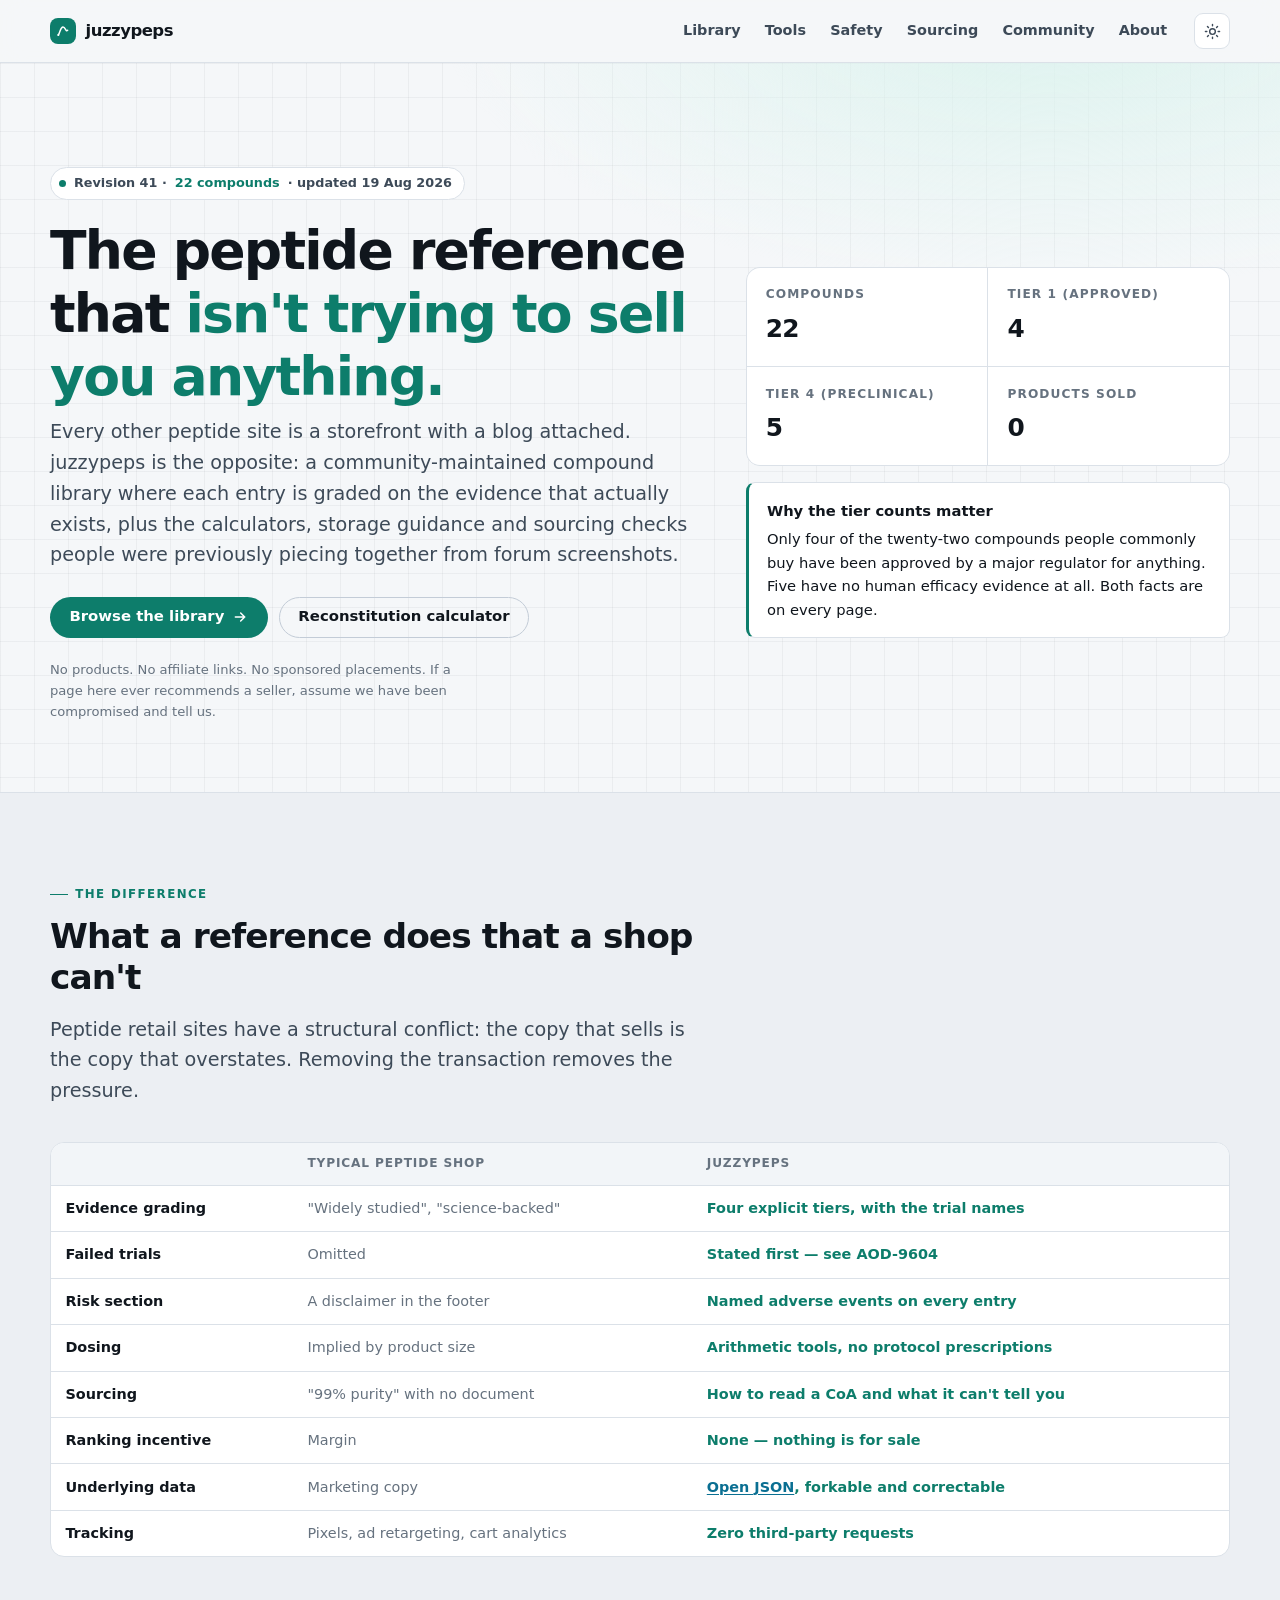
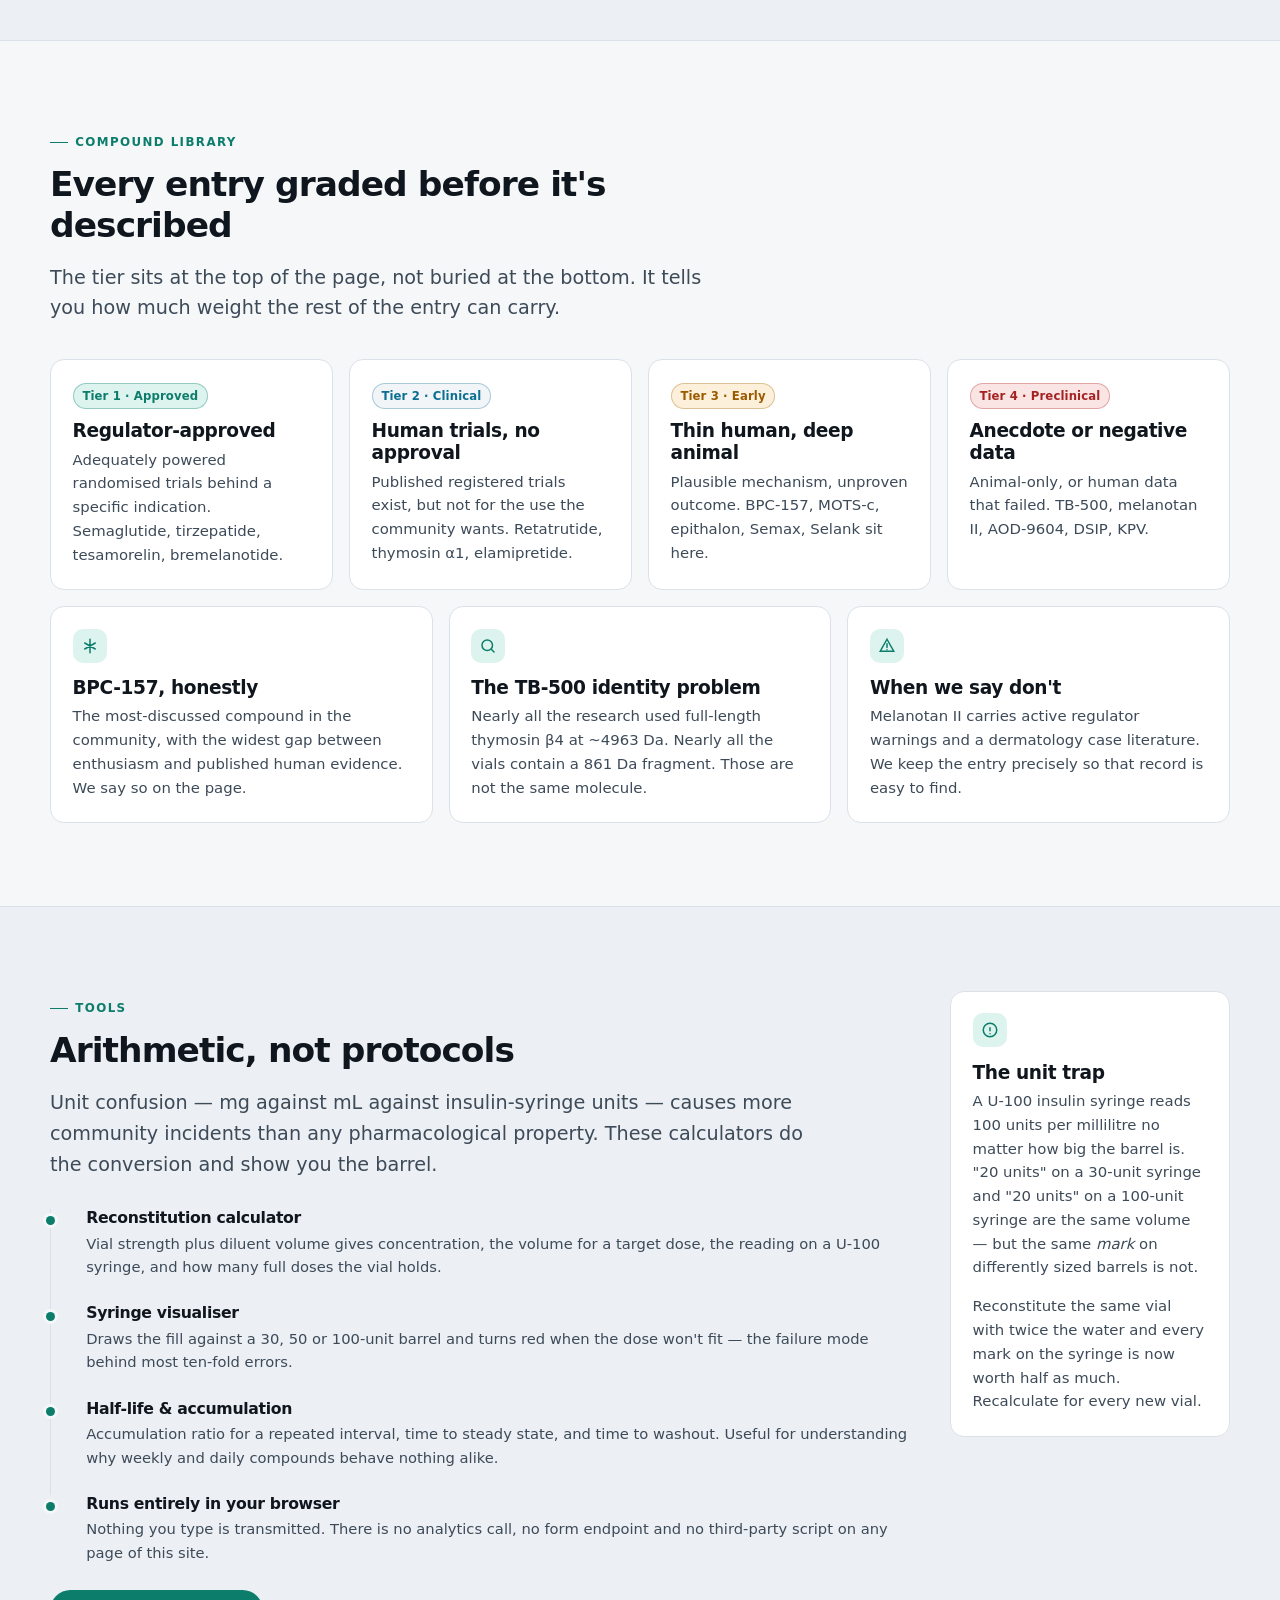
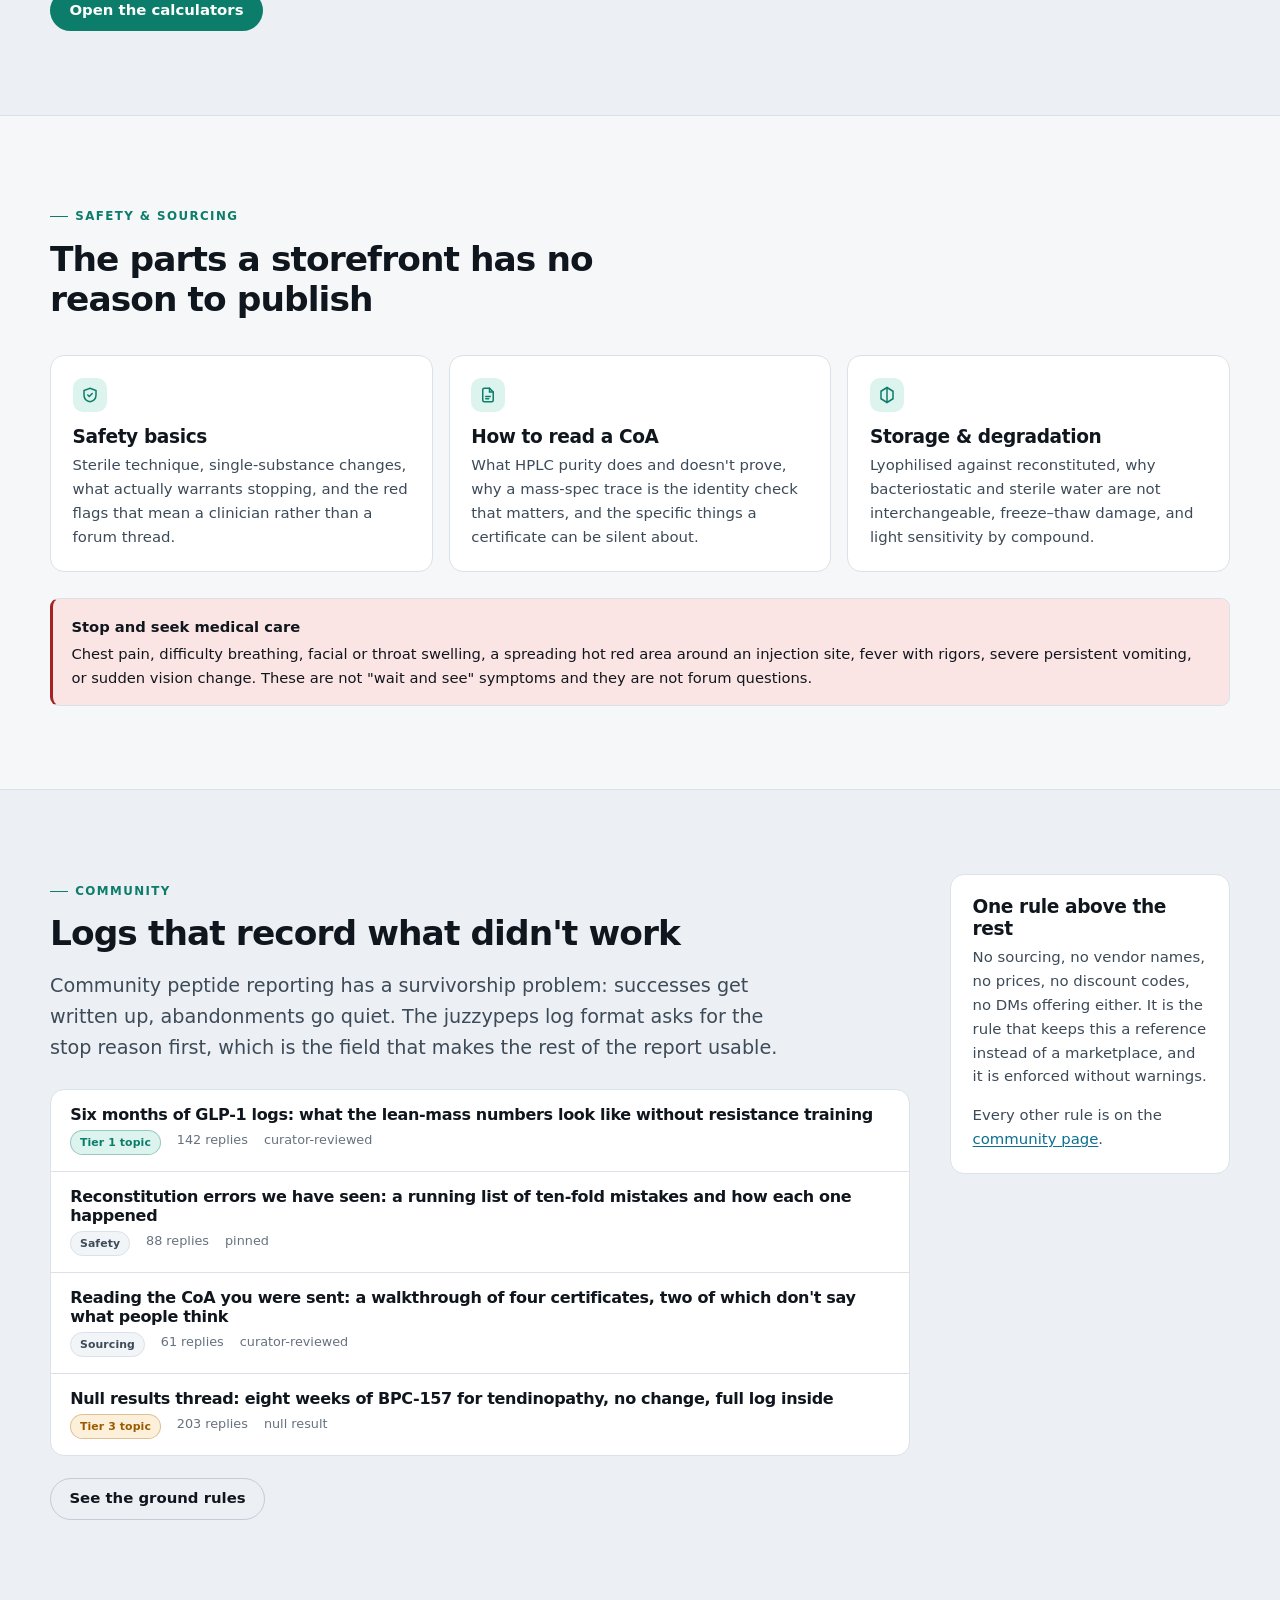
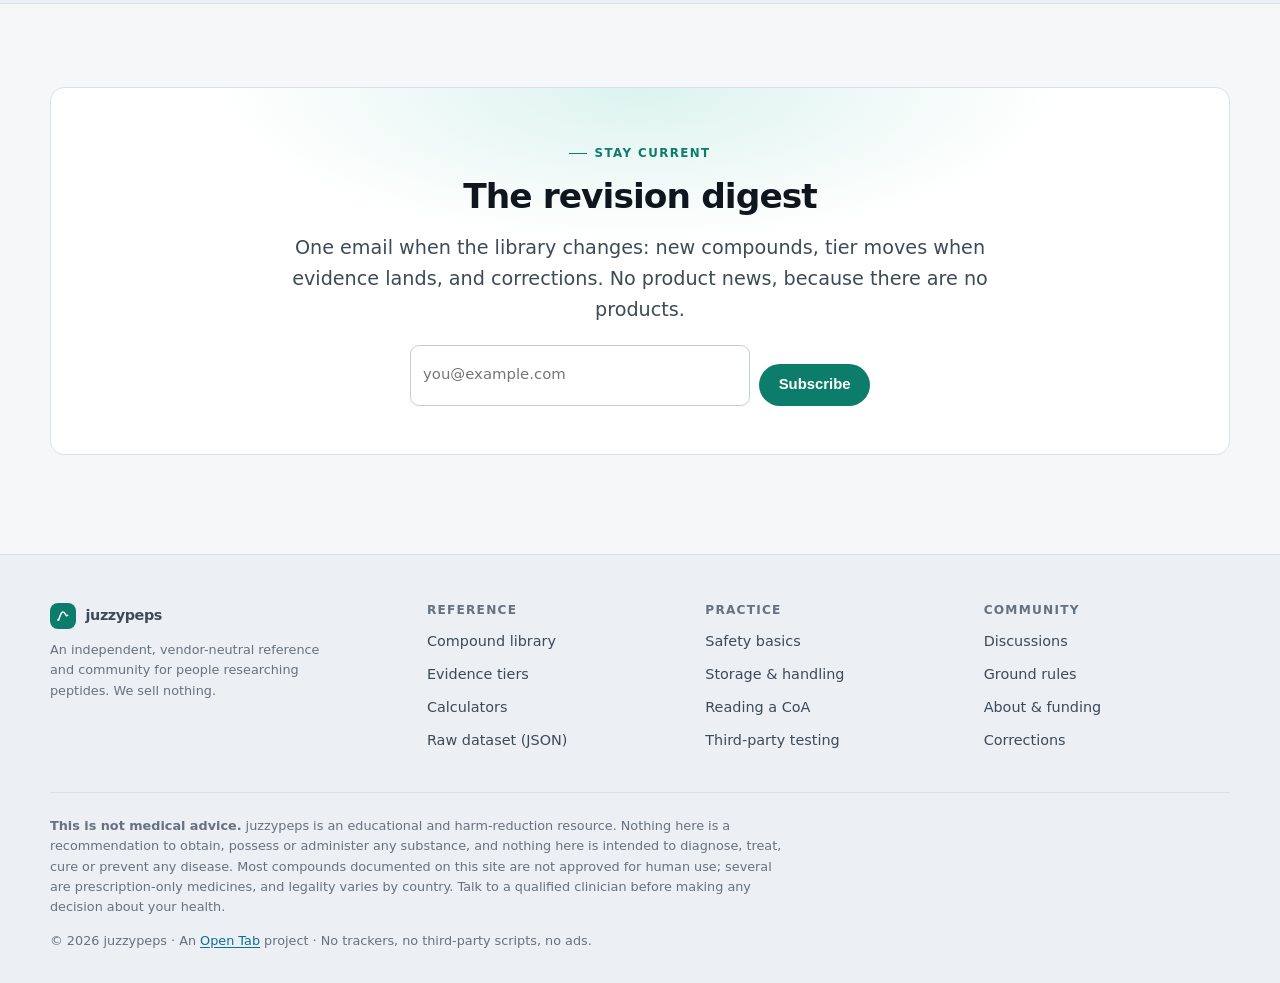
==== commit e2bda479: "Rename the site to juzzypeps Applies the name across the wordmark, page titles, Open Graph metadata," ====
--- a/site/index.html
+++ b/site/index.html
@@ -3,18 +3,18 @@
 <head>
 <meta charset="utf-8">
 <meta name="viewport" content="width=device-width, initial-scale=1">
-<title>Peptide Commons — the vendor-neutral peptide reference &amp; community</title>
+<title>juzzypeps — the vendor-neutral peptide reference &amp; community</title>
 <meta name="description" content="An independent, evidence-tiered peptide library, reconstitution calculators, sourcing guidance and a moderated community. We sell nothing and rank nothing by commission.">
 <meta name="color-scheme" content="light dark">
-<meta property="og:site_name" content="Peptide Commons">
-<meta property="og:title" content="Peptide Commons — the vendor-neutral peptide reference &amp; community">
+<meta property="og:site_name" content="juzzypeps">
+<meta property="og:title" content="juzzypeps — the vendor-neutral peptide reference &amp; community">
 <meta property="og:description" content="An independent, evidence-tiered peptide library, reconstitution calculators, sourcing guidance and a moderated community. We sell nothing and rank nothing by commission.">
 <meta property="og:type" content="website">
 <link rel="icon" href="data:image/svg+xml,%3Csvg xmlns='http://www.w3.org/2000/svg' viewBox='0 0 32 32'%3E%3Crect width='32' height='32' rx='8' fill='%230d7d6b'/%3E%3Cpath d='M9 22c3-3 3-9 7-9s4 6 7 3' stroke='white' stroke-width='2.6' fill='none' stroke-linecap='round'/%3E%3Ccircle cx='9' cy='22' r='2.4' fill='white'/%3E%3C/svg%3E">
 <link rel="stylesheet" href="assets/css/base.css">
 <script>
 /* Applies the stored theme before first paint so there is no flash. */
-(function(){try{var t=localStorage.getItem('pc-theme');if(t)document.documentElement.setAttribute('data-theme',t);}catch(e){}})();
+(function(){try{var t=localStorage.getItem('jp-theme');if(t)document.documentElement.setAttribute('data-theme',t);}catch(e){}})();
 </script>
 </head>
 <body>
@@ -27,7 +27,7 @@
           <path d="M5 18c3-4 3-12 7-12s4 8 7 5"/><circle cx="5" cy="18" r="1.6" fill="#fff" stroke="none"/>
         </svg>
       </span>
-      <span>Peptide&nbsp;Commons</span>
+      <span>juzzypeps</span>
     </a>
     <nav class="nav" aria-label="Primary">
       <ul class="nav__list">
@@ -57,7 +57,7 @@
     <div>
       <span class="pill"><span class="dot dot--live"></span> Revision 41 · <b>22 compounds</b> · updated 19 Aug 2026</span>
       <h1>The peptide reference that <em>isn't trying to sell you anything.</em></h1>
-      <p class="lede">Every other peptide site is a storefront with a blog attached. Peptide Commons is the opposite: a community-maintained compound library where each entry is graded on the evidence that actually exists, plus the calculators, storage guidance and sourcing checks people were previously piecing together from forum screenshots.</p>
+      <p class="lede">Every other peptide site is a storefront with a blog attached. juzzypeps is the opposite: a community-maintained compound library where each entry is graded on the evidence that actually exists, plus the calculators, storage guidance and sourcing checks people were previously piecing together from forum screenshots.</p>
       <div class="hero__actions">
         <a class="btn btn--primary" href="library.html">Browse the library
           <svg viewBox="0 0 24 24" fill="none" stroke="currentColor" stroke-width="2.2" stroke-linecap="round"><path d="M5 12h14M13 6l6 6-6 6"/></svg>
@@ -90,9 +90,9 @@
     </div>
     <div class="table-wrap">
       <table class="compare">
-        <caption class="visually-hidden">Comparison between a typical peptide retail site and Peptide Commons</caption>
+        <caption class="visually-hidden">Comparison between a typical peptide retail site and juzzypeps</caption>
         <thead>
-          <tr><th scope="col">&nbsp;</th><th scope="col">Typical peptide shop</th><th scope="col">Peptide Commons</th></tr>
+          <tr><th scope="col">&nbsp;</th><th scope="col">Typical peptide shop</th><th scope="col">juzzypeps</th></tr>
         </thead>
         <tbody>
           <tr><td>Evidence grading</td><td class="no">"Widely studied", "science-backed"</td><td class="yes">Four explicit tiers, with the trial names</td></tr>
@@ -228,7 +228,7 @@
     <div>
       <span class="eyebrow">Community</span>
       <h2>Logs that record what didn't work</h2>
-      <p class="lede">Community peptide reporting has a survivorship problem: successes get written up, abandonments go quiet. The Commons log format asks for the stop reason first, which is the field that makes the rest of the report usable.</p>
+      <p class="lede">Community peptide reporting has a survivorship problem: successes get written up, abandonments go quiet. The juzzypeps log format asks for the stop reason first, which is the field that makes the rest of the report usable.</p>
       <ul class="thread-list" style="margin-top:1.6rem">
         <li>
           <h3><a href="community.html">Six months of GLP-1 logs: what the lean-mass numbers look like without resistance training</a></h3>
@@ -284,7 +284,7 @@
               <path d="M5 18c3-4 3-12 7-12s4 8 7 5"/><circle cx="5" cy="18" r="1.6" fill="#fff" stroke="none"/>
             </svg>
           </span>
-          <span>Peptide&nbsp;Commons</span>
+          <span>juzzypeps</span>
         </a>
         <p class="tiny muted" style="max-width:36ch">An independent, vendor-neutral reference and community for people researching peptides. We sell nothing.</p>
       </div>
@@ -307,7 +307,7 @@
         </ul>
       </div>
       <div>
-        <h4>Commons</h4>
+        <h4>Community</h4>
         <ul>
           <li><a href="community.html">Discussions</a></li>
           <li><a href="community.html#rules">Ground rules</a></li>
@@ -317,8 +317,8 @@
       </div>
     </div>
     <div class="foot-legal">
-      <p><strong>This is not medical advice.</strong> Peptide Commons is an educational and harm-reduction resource. Nothing here is a recommendation to obtain, possess or administer any substance, and nothing here is intended to diagnose, treat, cure or prevent any disease. Most compounds documented on this site are not approved for human use; several are prescription-only medicines, and legality varies by country. Talk to a qualified clinician before making any decision about your health.</p>
-      <p style="margin-top:.8rem">© 2026 Peptide Commons · An <a href="https://opentab.digital">Open Tab</a> project · No trackers, no third-party scripts, no ads.</p>
+      <p><strong>This is not medical advice.</strong> juzzypeps is an educational and harm-reduction resource. Nothing here is a recommendation to obtain, possess or administer any substance, and nothing here is intended to diagnose, treat, cure or prevent any disease. Most compounds documented on this site are not approved for human use; several are prescription-only medicines, and legality varies by country. Talk to a qualified clinician before making any decision about your health.</p>
+      <p style="margin-top:.8rem">© 2026 juzzypeps · An <a href="https://opentab.digital">Open Tab</a> project · No trackers, no third-party scripts, no ads.</p>
     </div>
   </div>
 </footer>
--- a/site/assets/css/base.css
+++ b/site/assets/css/base.css
@@ -1,5 +1,5 @@
 /* ==========================================================================
-   Peptide Commons — base stylesheet
+   juzzypeps — base stylesheet
    Zero external requests: no webfonts, no trackers, no third-party CSS.
    ========================================================================== */
 
